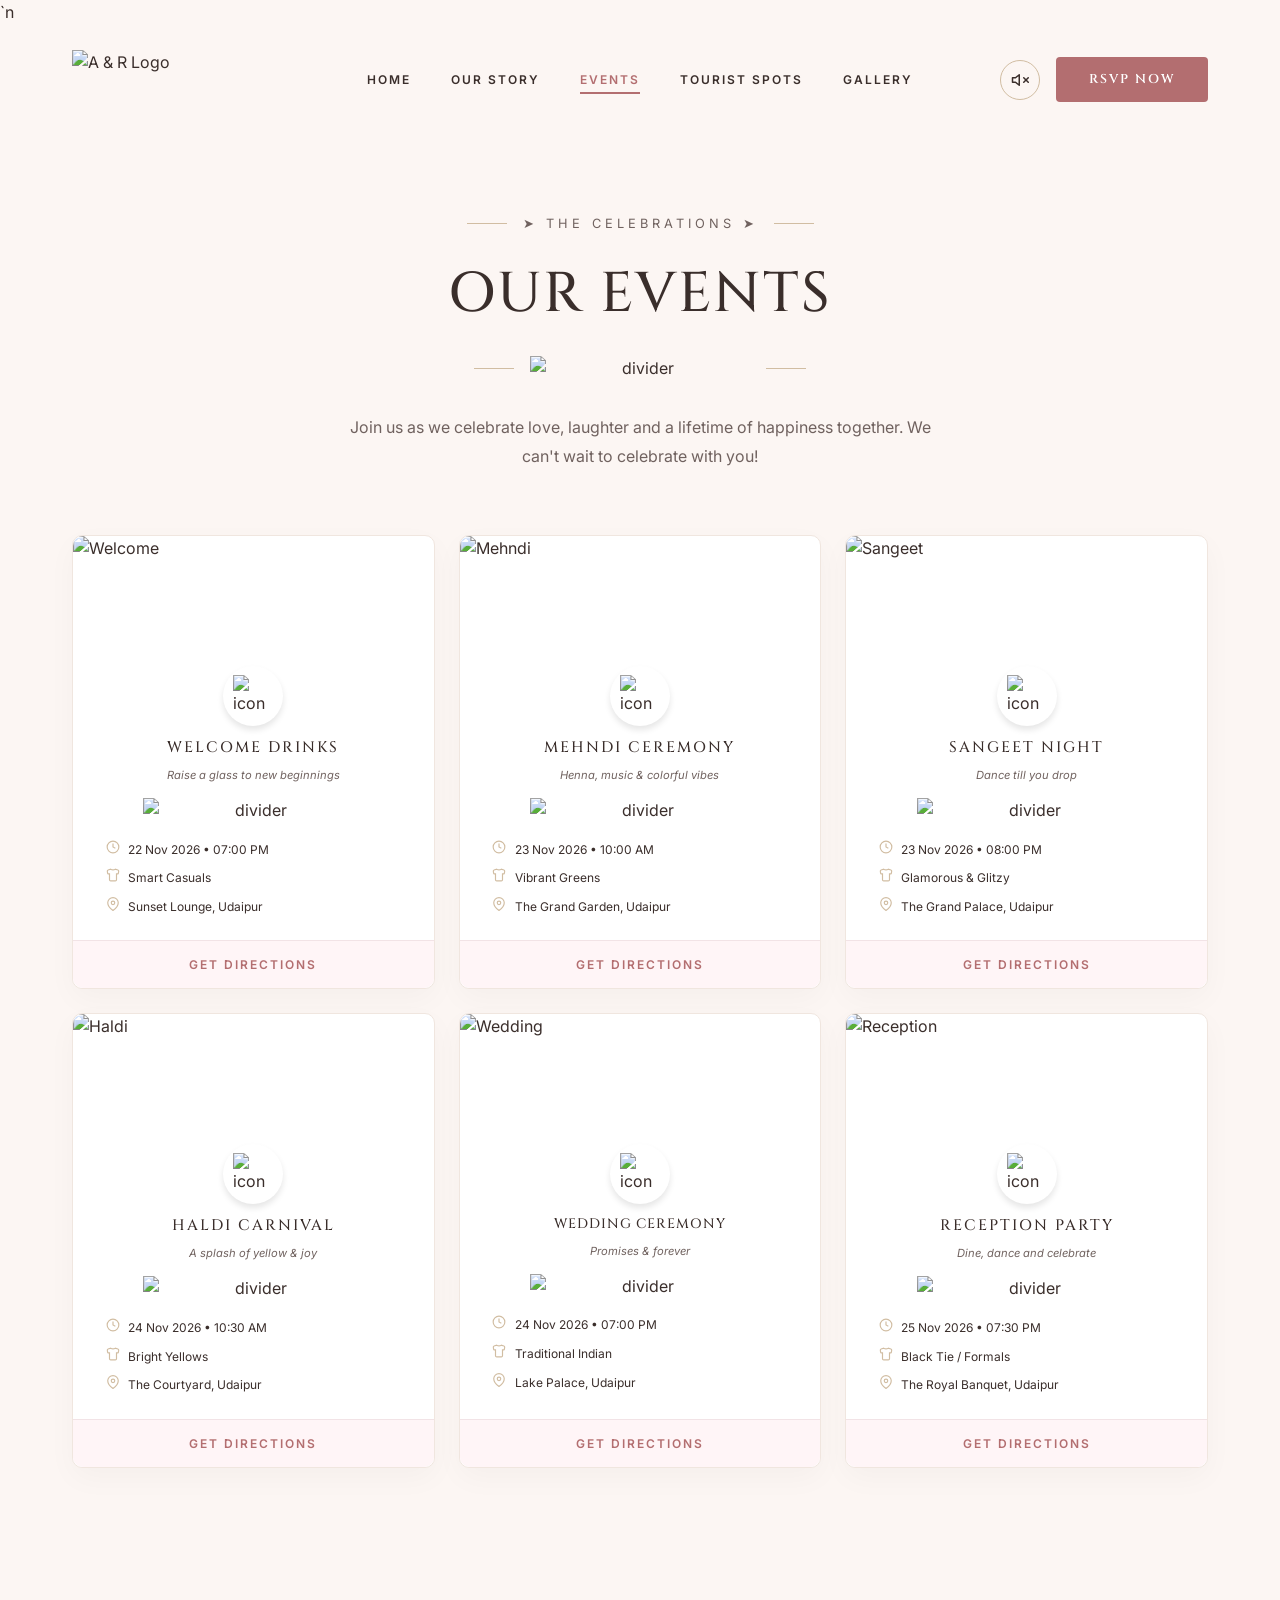
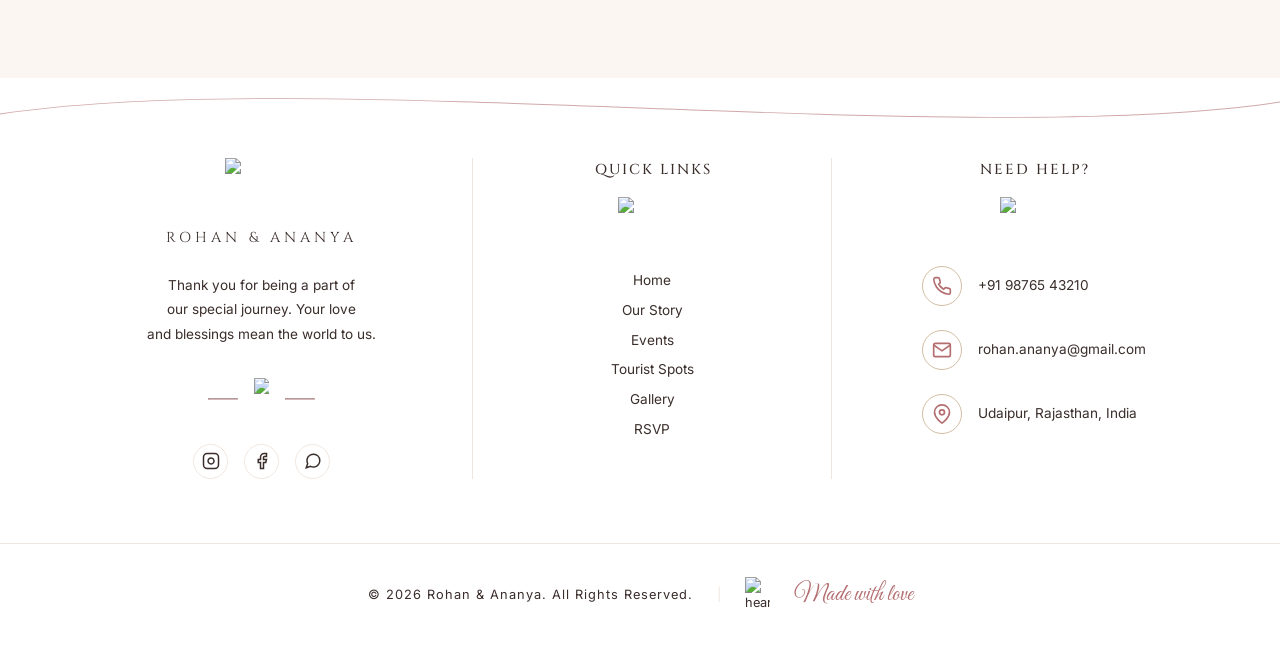
==== events.html @ e1590eac "Add files via upload" ====
<!DOCTYPE html>
<html lang="en">
<head>
    <meta charset="UTF-8">
    <meta name="viewport" content="width=device-width, initial-scale=1.0">
    <title>Wedding Events - Rohan & Ananya</title>
    <link href="https://fonts.googleapis.com/css2?family=Playfair+Display:ital,wght@0,400;0,600;1,400&family=Great+Vibes&family=Montserrat:wght@300;400;600&display=swap" rel="stylesheet">
    <link rel="stylesheet" href="styles.css">
    <style>
        .events-grid { display: grid; grid-template-columns: repeat(3, 1fr); gap: 1.5rem; }
        @media (max-width: 992px) { .events-grid { grid-template-columns: repeat(2, 1fr); } }
        @media (max-width: 768px) { .events-grid { grid-template-columns: 1fr; } }
    </style>
    <script type="module" src="https://cdn.skypack.dev/@hotwired/turbo"></script>`n</head>
<body>
    <!-- Header -->
    <header class="header">
        <div class="container header-content">
            <div class="logo-container">
                <img src="src/assets/logo.png" alt="A & R Logo" style="height: 60px; cursor: pointer;" onclick="window.location.href='index.html'">
            </div>
            <nav class="nav-links">
                <a href="index.html" class="nav-link">Home</a>
                <a href="our-story.html" class="nav-link">Our Story</a>
                <a href="events.html" class="nav-link active">Events</a>
                <a href="tourist-spots.html" class="nav-link">Tourist Spots</a>
                <a href="gallery.html" class="nav-link">Gallery</a>
            </nav>
            <div class="header-action" style="display: flex; align-items: center; gap: 1rem;">
                <button id="audio-toggle" data-turbo-permanent="true" style="width: 40px; height: 40px; border-radius: 50%; border: 1px solid var(--accent-sand); background: var(--bg-primary); display: flex; align-items: center; justify-content: center; cursor: pointer; color: var(--text-dark); transition: all 0.3s;"></button>
                <button class="btn btn-primary" onclick="window.location.href='rsvp.html'">RSVP NOW</button>
            
                <!-- Hamburger Icon -->
                <button class="hamburger" id="hamburger-menu" aria-label="Toggle menu">
                    <span></span>
                    <span></span>
                    <span></span>
                </button>
            </div>
        </div>
        
        <!-- Mobile Menu Overlay -->
        <div class="mobile-menu" id="mobile-menu">
            <a href="index.html" class="nav-link">Home</a>
            <a href="our-story.html" class="nav-link">Our Story</a>
            <a href="events.html" class="nav-link">Events</a>
            <a href="tourist-spots.html" class="nav-link">Tourist Spots</a>
            <a href="gallery.html" class="nav-link">Gallery</a>
            <button class="btn btn-primary" onclick="window.location.href='rsvp.html'" style="margin-top: 1rem;">RSVP NOW</button>
        
                </div>
    </header>

    <!-- Page Header -->
    <section class="tourist-section" style="padding-top: 5rem; margin-bottom: -30px;">
        <div class="tourist-header" style="text-align: center;">
            <span class="subtitle" style="letter-spacing: 4px;">&#x27A4; THE CELEBRATIONS &#x27A4;</span>
            <h1 style="font-size: 3.5rem; margin: 1rem 0;">OUR EVENTS</h1>
            <div class="floral-divider" style="justify-content: center; margin-bottom: 2rem;">
                      <img src="src/assets/divider3.png" style="width: 220px;" alt="divider">
            </div>
            <p style="max-width: 600px; margin: 0 auto; line-height: 1.8;">Join us as we celebrate love, laughter and a lifetime of happiness together. We can't wait to celebrate with you!</p>
        </div>

        <div class="container" style="max-width: 1200px; margin: 0 auto; position: relative; z-index: 2;">
                        <div class="events-grid" style="gap: 1.5rem;">
                
                <!-- Welcome Drinks -->
                <div class="event-card" style="padding: 0; overflow: visible; text-align: left; border: 1px solid var(--border-light); border-radius: 10px; background: white; display: flex; flex-direction: column;">
                    <div style="position: relative;">
                        <img src="src/assets/welcome_drinks.png" alt="Welcome" style="width: 100%; height: 160px; object-fit: cover; border-radius: 10px 10px 0 0; display: block;">
                        <div style="position: absolute; bottom: -30px; left: 50%; transform: translateX(-50%); width: 60px; height: 60px; background: #ffffff; overflow: hidden; border-radius: 50%; display: flex; align-items: center; justify-content: center; box-shadow: 0 4px 6px rgba(0,0,0,0.1);">
                            <img src="src/assets/haldi_icon.jpeg" style="width: 40px;" alt="icon">
                        </div>
                    </div>
                    <div style="padding: 2.5rem 2rem 0; flex: 1; display: flex; flex-direction: column;">
                        <h3 style="font-size: 0.95rem; margin-bottom: 0.3rem; letter-spacing: 2px; text-align: center;">WELCOME DRINKS</h3>
                        <p style="font-size: 0.7rem; color: var(--text-light); margin-bottom: 0.8rem; font-style: italic; text-align: center;">Raise a glass to new beginnings</p>
                        <div style="margin: 0 auto 1rem; text-align: center;">
                             <img src="src/assets/divider3.png" style="width: 220px;" alt="divider">
                        </div>
                        <div style="display: flex; align-items: flex-start; justify-content: flex-start; gap: 0.5rem; margin-bottom: 0.6rem; color: var(--text-dark); font-size: 0.75rem; text-align: left;">
                            <span style="display: inline-flex; width: 15px; justify-content: center; color: var(--accent-sand);"><svg width="14" height="14" viewBox="0 0 24 24" fill="none" stroke="currentColor" stroke-width="2"><circle cx="12" cy="12" r="10"/><path d="M12 6v6l4 2"/></svg></span>
                            <span>22 Nov 2026 &bull; 07:00 PM</span>
                        </div>
                        <div style="display: flex; align-items: flex-start; justify-content: flex-start; gap: 0.5rem; margin-bottom: 0.6rem; color: var(--text-dark); font-size: 0.75rem; text-align: left;">
                            <span style="display: inline-flex; width: 15px; justify-content: center; color: var(--accent-sand);"><svg width="14" height="14" viewBox="0 0 24 24" fill="none" stroke="currentColor" stroke-width="2"><path d="M20.38 3.46L16 2a8 8 0 01-8 0L3.62 3.46a2 2 0 00-1.34 2.23l.58 3.47a1 1 0 00.99.84H6v10c0 1.1.9 2 2 2h8a2 2 0 002-2V10h2.15a1 1 0 00.99-.84l.58-3.47a2 2 0 00-1.34-2.23z"/></svg></span>
                            <span>Smart Casuals</span>
                        </div>
                        <div style="display: flex; align-items: flex-start; justify-content: flex-start; gap: 0.5rem; color: var(--text-dark); font-size: 0.75rem; margin-bottom: 1.5rem; text-align: left; flex: 1;">
                            <span style="display: inline-flex; width: 15px; justify-content: center; color: var(--accent-sand);"><svg width="14" height="14" viewBox="0 0 24 24" fill="none" stroke="currentColor" stroke-width="2"><path d="M21 10c0 7-9 13-9 13s-9-6-9-13a9 9 0 0118 0z"/><circle cx="12" cy="10" r="3"/></svg></span>
                            <span>Sunset Lounge, Udaipur</span>
                        </div>
                    </div>
                    <button style="width: 100%; background: #fff5f7; border: none; padding: 1rem; font-family: var(--font-body); letter-spacing: 2px; color: var(--accent-rose); cursor: pointer; border-radius: 0 0 10px 10px; font-size: 0.75rem; border-top: 1px solid #f2e3e6; font-weight: 600;" onclick="window.open('https://www.google.com/maps/search/?api=1&query=Sunset+Lounge,+Udaipur', '_blank')">GET DIRECTIONS</button>
                </div>

                <!-- Mehndi -->
                <div class="event-card" style="padding: 0; overflow: visible; text-align: left; border: 1px solid var(--border-light); border-radius: 10px; background: white; display: flex; flex-direction: column;">
                    <div style="position: relative;">
                        <img src="src/assets/mehendi.jpg" alt="Mehndi" style="width: 100%; height: 160px; object-fit: cover; border-radius: 10px 10px 0 0; display: block;">
                        <div style="position: absolute; bottom: -30px; left: 50%; transform: translateX(-50%); width: 60px; height: 60px; background: #ffffff; overflow: hidden; border-radius: 50%; display: flex; align-items: center; justify-content: center; box-shadow: 0 4px 6px rgba(0,0,0,0.1);">
                            <img src="src/assets/sangeet_icon.jpeg" style="width: 40px;" alt="icon">
                        </div>
                    </div>
                    <div style="padding: 2.5rem 2rem 0; flex: 1; display: flex; flex-direction: column;">
                        <h3 style="font-size: 0.95rem; margin-bottom: 0.3rem; letter-spacing: 2px; text-align: center;">MEHNDI CEREMONY</h3>
                        <p style="font-size: 0.7rem; color: var(--text-light); margin-bottom: 0.8rem; font-style: italic; text-align: center;">Henna, music & colorful vibes</p>
                        <div style="margin: 0 auto 1rem; text-align: center;">
                             <img src="src/assets/divider3.png" style="width: 220px;" alt="divider">
                        </div>
                        <div style="display: flex; align-items: flex-start; justify-content: flex-start; gap: 0.5rem; margin-bottom: 0.6rem; color: var(--text-dark); font-size: 0.75rem; text-align: left;">
                            <span style="display: inline-flex; width: 15px; justify-content: center; color: var(--accent-sand);"><svg width="14" height="14" viewBox="0 0 24 24" fill="none" stroke="currentColor" stroke-width="2"><circle cx="12" cy="12" r="10"/><path d="M12 6v6l4 2"/></svg></span>
                            <span>23 Nov 2026 &bull; 10:00 AM</span>
                        </div>
                        <div style="display: flex; align-items: flex-start; justify-content: flex-start; gap: 0.5rem; margin-bottom: 0.6rem; color: var(--text-dark); font-size: 0.75rem; text-align: left;">
                            <span style="display: inline-flex; width: 15px; justify-content: center; color: var(--accent-sand);"><svg width="14" height="14" viewBox="0 0 24 24" fill="none" stroke="currentColor" stroke-width="2"><path d="M20.38 3.46L16 2a8 8 0 01-8 0L3.62 3.46a2 2 0 00-1.34 2.23l.58 3.47a1 1 0 00.99.84H6v10c0 1.1.9 2 2 2h8a2 2 0 002-2V10h2.15a1 1 0 00.99-.84l.58-3.47a2 2 0 00-1.34-2.23z"/></svg></span>
                            <span>Vibrant Greens</span>
                        </div>
                        <div style="display: flex; align-items: flex-start; justify-content: flex-start; gap: 0.5rem; color: var(--text-dark); font-size: 0.75rem; margin-bottom: 1.5rem; text-align: left; flex: 1;">
                            <span style="display: inline-flex; width: 15px; justify-content: center; color: var(--accent-sand);"><svg width="14" height="14" viewBox="0 0 24 24" fill="none" stroke="currentColor" stroke-width="2"><path d="M21 10c0 7-9 13-9 13s-9-6-9-13a9 9 0 0118 0z"/><circle cx="12" cy="10" r="3"/></svg></span>
                            <span>The Grand Garden, Udaipur</span>
                        </div>
                    </div>
                    <button style="width: 100%; background: #fff5f7; border: none; padding: 1rem; font-family: var(--font-body); letter-spacing: 2px; color: var(--accent-rose); cursor: pointer; border-radius: 0 0 10px 10px; font-size: 0.75rem; border-top: 1px solid #f2e3e6; font-weight: 600;" onclick="window.open('https://www.google.com/maps/search/?api=1&query=The+Grand+Garden,+Udaipur', '_blank')">GET DIRECTIONS</button>
                </div>
                
                <!-- Sangeet -->
                <div class="event-card" style="padding: 0; overflow: visible; text-align: left; border: 1px solid var(--border-light); border-radius: 10px; background: white; display: flex; flex-direction: column;">
                    <div style="position: relative;">
                        <img src="src/assets/sangeet.jpg" alt="Sangeet" style="width: 100%; height: 160px; object-fit: cover; border-radius: 10px 10px 0 0; display: block;">
                        <div style="position: absolute; bottom: -30px; left: 50%; transform: translateX(-50%); width: 60px; height: 60px; background: #ffffff; overflow: hidden; border-radius: 50%; display: flex; align-items: center; justify-content: center; box-shadow: 0 4px 6px rgba(0,0,0,0.1);">
                            <img src="src/assets/sangeet_icon.jpeg" style="width: 40px;" alt="icon">
                        </div>
                    </div>
                    <div style="padding: 2.5rem 2rem 0; flex: 1; display: flex; flex-direction: column;">
                        <h3 style="font-size: 0.95rem; margin-bottom: 0.3rem; letter-spacing: 2px; text-align: center;">SANGEET NIGHT</h3>
                        <p style="font-size: 0.7rem; color: var(--text-light); margin-bottom: 0.8rem; font-style: italic; text-align: center;">Dance till you drop</p>
                        <div style="margin: 0 auto 1rem; text-align: center;">
                             <img src="src/assets/divider3.png" style="width: 220px;" alt="divider">
                        </div>
                        <div style="display: flex; align-items: flex-start; justify-content: flex-start; gap: 0.5rem; margin-bottom: 0.6rem; color: var(--text-dark); font-size: 0.75rem; text-align: left;">
                            <span style="display: inline-flex; width: 15px; justify-content: center; color: var(--accent-sand);"><svg width="14" height="14" viewBox="0 0 24 24" fill="none" stroke="currentColor" stroke-width="2"><circle cx="12" cy="12" r="10"/><path d="M12 6v6l4 2"/></svg></span>
                            <span>23 Nov 2026 &bull; 08:00 PM</span>
                        </div>
                        <div style="display: flex; align-items: flex-start; justify-content: flex-start; gap: 0.5rem; margin-bottom: 0.6rem; color: var(--text-dark); font-size: 0.75rem; text-align: left;">
                            <span style="display: inline-flex; width: 15px; justify-content: center; color: var(--accent-sand);"><svg width="14" height="14" viewBox="0 0 24 24" fill="none" stroke="currentColor" stroke-width="2"><path d="M20.38 3.46L16 2a8 8 0 01-8 0L3.62 3.46a2 2 0 00-1.34 2.23l.58 3.47a1 1 0 00.99.84H6v10c0 1.1.9 2 2 2h8a2 2 0 002-2V10h2.15a1 1 0 00.99-.84l.58-3.47a2 2 0 00-1.34-2.23z"/></svg></span>
                            <span>Glamorous & Glitzy</span>
                        </div>
                        <div style="display: flex; align-items: flex-start; justify-content: flex-start; gap: 0.5rem; color: var(--text-dark); font-size: 0.75rem; margin-bottom: 1.5rem; text-align: left; flex: 1;">
                            <span style="display: inline-flex; width: 15px; justify-content: center; color: var(--accent-sand);"><svg width="14" height="14" viewBox="0 0 24 24" fill="none" stroke="currentColor" stroke-width="2"><path d="M21 10c0 7-9 13-9 13s-9-6-9-13a9 9 0 0118 0z"/><circle cx="12" cy="10" r="3"/></svg></span>
                            <span>The Grand Palace, Udaipur</span>
                        </div>
                    </div>
                    <button style="width: 100%; background: #fff5f7; border: none; padding: 1rem; font-family: var(--font-body); letter-spacing: 2px; color: var(--accent-rose); cursor: pointer; border-radius: 0 0 10px 10px; font-size: 0.75rem; border-top: 1px solid #f2e3e6; font-weight: 600;" onclick="window.open('https://www.google.com/maps/search/?api=1&query=The+Grand+Palace,+Udaipur', '_blank')">GET DIRECTIONS</button>
                </div>
                
                <!-- Haldi -->
                <div class="event-card" style="padding: 0; overflow: visible; text-align: left; border: 1px solid var(--border-light); border-radius: 10px; background: white; display: flex; flex-direction: column;">
                    <div style="position: relative;">
                        <img src="src/assets/haldi.jpg" alt="Haldi" style="width: 100%; height: 160px; object-fit: cover; border-radius: 10px 10px 0 0; display: block;">
                        <div style="position: absolute; bottom: -30px; left: 50%; transform: translateX(-50%); width: 60px; height: 60px; background: #ffffff; overflow: hidden; border-radius: 50%; display: flex; align-items: center; justify-content: center; box-shadow: 0 4px 6px rgba(0,0,0,0.1);">
                            <img src="src/assets/haldi_icon.jpeg" style="width: 40px;" alt="icon">
                        </div>
                    </div>
                    <div style="padding: 2.5rem 2rem 0; flex: 1; display: flex; flex-direction: column;">
                        <h3 style="font-size: 0.95rem; margin-bottom: 0.3rem; letter-spacing: 2px; text-align: center;">HALDI CARNIVAL</h3>
                        <p style="font-size: 0.7rem; color: var(--text-light); margin-bottom: 0.8rem; font-style: italic; text-align: center;">A splash of yellow & joy</p>
                        <div style="margin: 0 auto 1rem; text-align: center;">
                             <img src="src/assets/divider3.png" style="width: 220px;" alt="divider">
                        </div>
                        <div style="display: flex; align-items: flex-start; justify-content: flex-start; gap: 0.5rem; margin-bottom: 0.6rem; color: var(--text-dark); font-size: 0.75rem; text-align: left;">
                            <span style="display: inline-flex; width: 15px; justify-content: center; color: var(--accent-sand);"><svg width="14" height="14" viewBox="0 0 24 24" fill="none" stroke="currentColor" stroke-width="2"><circle cx="12" cy="12" r="10"/><path d="M12 6v6l4 2"/></svg></span>
                            <span>24 Nov 2026 &bull; 10:30 AM</span>
                        </div>
                        <div style="display: flex; align-items: flex-start; justify-content: flex-start; gap: 0.5rem; margin-bottom: 0.6rem; color: var(--text-dark); font-size: 0.75rem; text-align: left;">
                            <span style="display: inline-flex; width: 15px; justify-content: center; color: var(--accent-sand);"><svg width="14" height="14" viewBox="0 0 24 24" fill="none" stroke="currentColor" stroke-width="2"><path d="M20.38 3.46L16 2a8 8 0 01-8 0L3.62 3.46a2 2 0 00-1.34 2.23l.58 3.47a1 1 0 00.99.84H6v10c0 1.1.9 2 2 2h8a2 2 0 002-2V10h2.15a1 1 0 00.99-.84l.58-3.47a2 2 0 00-1.34-2.23z"/></svg></span>
                            <span>Bright Yellows</span>
                        </div>
                        <div style="display: flex; align-items: flex-start; justify-content: flex-start; gap: 0.5rem; color: var(--text-dark); font-size: 0.75rem; margin-bottom: 1.5rem; text-align: left; flex: 1;">
                            <span style="display: inline-flex; width: 15px; justify-content: center; color: var(--accent-sand);"><svg width="14" height="14" viewBox="0 0 24 24" fill="none" stroke="currentColor" stroke-width="2"><path d="M21 10c0 7-9 13-9 13s-9-6-9-13a9 9 0 0118 0z"/><circle cx="12" cy="10" r="3"/></svg></span>
                            <span>The Courtyard, Udaipur</span>
                        </div>
                    </div>
                    <button style="width: 100%; background: #fff5f7; border: none; padding: 1rem; font-family: var(--font-body); letter-spacing: 2px; color: var(--accent-rose); cursor: pointer; border-radius: 0 0 10px 10px; font-size: 0.75rem; border-top: 1px solid #f2e3e6; font-weight: 600;" onclick="window.open('https://www.google.com/maps/search/?api=1&query=The+Courtyard,+Udaipur', '_blank')">GET DIRECTIONS</button>
                </div>

                <!-- Wedding -->
                <div class="event-card" style="padding: 0; overflow: visible; text-align: left; border: 1px solid var(--border-light); border-radius: 10px; background: white; display: flex; flex-direction: column;">
                    <div style="position: relative;">
                        <img src="src/assets/wedding.png" alt="Wedding" style="width: 100%; height: 160px; object-fit: cover; object-position: top; border-radius: 10px 10px 0 0; display: block;">
                        <div style="position: absolute; bottom: -30px; left: 50%; transform: translateX(-50%); width: 60px; height: 60px; background: #ffffff; overflow: hidden; border-radius: 50%; display: flex; align-items: center; justify-content: center; box-shadow: 0 4px 6px rgba(0,0,0,0.1);">
                            <img src="src/assets/wedding_icon.jpeg" style="width: 40px;" alt="icon">
                        </div>
                    </div>
                    <div style="padding: 2.5rem 2rem 0; flex: 1; display: flex; flex-direction: column;">
                        <h3 style="font-size: 0.85rem; margin-bottom: 0.3rem; letter-spacing: 1px; text-align: center; white-space: nowrap;">WEDDING CEREMONY</h3>
                        <p style="font-size: 0.7rem; color: var(--text-light); margin-bottom: 0.8rem; font-style: italic; text-align: center;">Promises & forever</p>
                        <div style="margin: 0 auto 1rem; text-align: center;">
                             <img src="src/assets/divider3.png" style="width: 220px;" alt="divider">
                        </div>
                        <div style="display: flex; align-items: flex-start; justify-content: flex-start; gap: 0.5rem; margin-bottom: 0.6rem; color: var(--text-dark); font-size: 0.75rem; text-align: left;">
                            <span style="display: inline-flex; width: 15px; justify-content: center; color: var(--accent-sand);"><svg width="14" height="14" viewBox="0 0 24 24" fill="none" stroke="currentColor" stroke-width="2"><circle cx="12" cy="12" r="10"/><path d="M12 6v6l4 2"/></svg></span>
                            <span>24 Nov 2026 &bull; 07:00 PM</span>
                        </div>
                        <div style="display: flex; align-items: flex-start; justify-content: flex-start; gap: 0.5rem; margin-bottom: 0.6rem; color: var(--text-dark); font-size: 0.75rem; text-align: left;">
                            <span style="display: inline-flex; width: 15px; justify-content: center; color: var(--accent-sand);"><svg width="14" height="14" viewBox="0 0 24 24" fill="none" stroke="currentColor" stroke-width="2"><path d="M20.38 3.46L16 2a8 8 0 01-8 0L3.62 3.46a2 2 0 00-1.34 2.23l.58 3.47a1 1 0 00.99.84H6v10c0 1.1.9 2 2 2h8a2 2 0 002-2V10h2.15a1 1 0 00.99-.84l.58-3.47a2 2 0 00-1.34-2.23z"/></svg></span>
                            <span>Traditional Indian</span>
                        </div>
                        <div style="display: flex; align-items: flex-start; justify-content: flex-start; gap: 0.5rem; color: var(--text-dark); font-size: 0.75rem; margin-bottom: 1.5rem; text-align: left; flex: 1;">
                            <span style="display: inline-flex; width: 15px; justify-content: center; color: var(--accent-sand);"><svg width="14" height="14" viewBox="0 0 24 24" fill="none" stroke="currentColor" stroke-width="2"><path d="M21 10c0 7-9 13-9 13s-9-6-9-13a9 9 0 0118 0z"/><circle cx="12" cy="10" r="3"/></svg></span>
                            <span>Lake Palace, Udaipur</span>
                        </div>
                    </div>
                    <button style="width: 100%; background: #fff5f7; border: none; padding: 1rem; font-family: var(--font-body); letter-spacing: 2px; color: var(--accent-rose); cursor: pointer; border-radius: 0 0 10px 10px; font-size: 0.75rem; border-top: 1px solid #f2e3e6; font-weight: 600;" onclick="window.open('https://www.google.com/maps/search/?api=1&query=Lake+Palace,+Udaipur', '_blank')">GET DIRECTIONS</button>
                </div>

                <!-- Reception -->
                <div class="event-card" style="padding: 0; overflow: visible; text-align: left; border: 1px solid var(--border-light); border-radius: 10px; background: white; display: flex; flex-direction: column;">
                    <div style="position: relative;">
                        <img src="src/assets/reception.jpg" alt="Reception" style="width: 100%; height: 160px; object-fit: cover; border-radius: 10px 10px 0 0; display: block;">
                        <div style="position: absolute; bottom: -30px; left: 50%; transform: translateX(-50%); width: 60px; height: 60px; background: #ffffff; overflow: hidden; border-radius: 50%; display: flex; align-items: center; justify-content: center; box-shadow: 0 4px 6px rgba(0,0,0,0.1);">
                            <img src="src/assets/reception_icon.jpeg" style="width: 40px;" alt="icon">
                        </div>
                    </div>
                    <div style="padding: 2.5rem 2rem 0; flex: 1; display: flex; flex-direction: column;">
                        <h3 style="font-size: 0.95rem; margin-bottom: 0.3rem; letter-spacing: 2px; text-align: center;">RECEPTION PARTY</h3>
                        <p style="font-size: 0.7rem; color: var(--text-light); margin-bottom: 0.8rem; font-style: italic; text-align: center;">Dine, dance and celebrate</p>
                        <div style="margin: 0 auto 1rem; text-align: center;">
                             <img src="src/assets/divider3.png" style="width: 220px;" alt="divider">
                        </div>
                        <div style="display: flex; align-items: flex-start; justify-content: flex-start; gap: 0.5rem; margin-bottom: 0.6rem; color: var(--text-dark); font-size: 0.75rem; text-align: left;">
                            <span style="display: inline-flex; width: 15px; justify-content: center; color: var(--accent-sand);"><svg width="14" height="14" viewBox="0 0 24 24" fill="none" stroke="currentColor" stroke-width="2"><circle cx="12" cy="12" r="10"/><path d="M12 6v6l4 2"/></svg></span>
                            <span>25 Nov 2026 &bull; 07:30 PM</span>
                        </div>
                        <div style="display: flex; align-items: flex-start; justify-content: flex-start; gap: 0.5rem; margin-bottom: 0.6rem; color: var(--text-dark); font-size: 0.75rem; text-align: left;">
                            <span style="display: inline-flex; width: 15px; justify-content: center; color: var(--accent-sand);"><svg width="14" height="14" viewBox="0 0 24 24" fill="none" stroke="currentColor" stroke-width="2"><path d="M20.38 3.46L16 2a8 8 0 01-8 0L3.62 3.46a2 2 0 00-1.34 2.23l.58 3.47a1 1 0 00.99.84H6v10c0 1.1.9 2 2 2h8a2 2 0 002-2V10h2.15a1 1 0 00.99-.84l.58-3.47a2 2 0 00-1.34-2.23z"/></svg></span>
                            <span>Black Tie / Formals</span>
                        </div>
                        <div style="display: flex; align-items: flex-start; justify-content: flex-start; gap: 0.5rem; color: var(--text-dark); font-size: 0.75rem; margin-bottom: 1.5rem; text-align: left; flex: 1;">
                            <span style="display: inline-flex; width: 15px; justify-content: center; color: var(--accent-sand);"><svg width="14" height="14" viewBox="0 0 24 24" fill="none" stroke="currentColor" stroke-width="2"><path d="M21 10c0 7-9 13-9 13s-9-6-9-13a9 9 0 0118 0z"/><circle cx="12" cy="10" r="3"/></svg></span>
                            <span>The Royal Banquet, Udaipur</span>
                        </div>
                    </div>
                    <button style="width: 100%; background: #fff5f7; border: none; padding: 1rem; font-family: var(--font-body); letter-spacing: 2px; color: var(--accent-rose); cursor: pointer; border-radius: 0 0 10px 10px; font-size: 0.75rem; border-top: 1px solid #f2e3e6; font-weight: 600;" onclick="window.open('https://www.google.com/maps/search/?api=1&query=The+Royal+Banquet,+Udaipur', '_blank')">GET DIRECTIONS</button>
                </div>
            </div>
        </div>
        </div>

       
    </section>

    <!-- New Complex Footer -->
    <footer style="background-color: #ffffff; position: relative; overflow: hidden; margin-top: 4rem; padding-top: 5rem; padding-bottom: 2rem;">
        <!-- Elegant Top Curve -->
        <div style="position: absolute; top: 0; left: 0; width: 100%; overflow: hidden; line-height: 0;">
            <svg viewBox="0 0 1200 100" preserveAspectRatio="none" style="width: 100%; height: 60px;">
                <path d="M0,60 C300,-20 900,120 1200,40" fill="none" stroke="var(--accent-rose)" stroke-width="1.5" opacity="0.6"></path>
            </svg>
        </div>

       
        <div class="container" style="position: relative; z-index: 1; max-width: 1280px; width: 92%;">
            <div class="footer-cols-container">
                
                <!-- Column 1 -->
                <div class="footer-col-1">
                    <div style="margin-bottom: 0.5rem; display: flex; justify-content: center;">`r`n                        <img src="src/assets/logo.png" alt="A & R Logo" style="height: 60px; mix-blend-mode: multiply; display: block; margin: 0 auto;">
                    </div>
                    <h3 style="font-size: 0.9rem; letter-spacing: 4px; margin-bottom: 1.5rem; font-weight: 400; color: var(--text-dark);">ROHAN & ANANYA</h3>
                    <p style="font-size: 0.85rem; line-height: 1.8; color: var(--text-dark); margin-bottom: 2rem;">Thank you for being a part of<br>our special journey. Your love<br>and blessings mean the world to us.</p>
                    <div style="display: flex; justify-content: center; align-items: center; gap: 1rem; margin-bottom: 1.5rem;"><hr style="width: 30px; border-color: var(--accent-rose); opacity: 0.5;">
                        <img src="src/assets/flower1.png" style="width: 15px;" alt="heart">
                        <hr style="width: 30px; border-color: var(--accent-rose); opacity: 0.5;">
                    </div>
                    <div style="display: flex; justify-content: center; gap: 1rem;">
                        <span style="display: inline-flex; align-items: center; justify-content: center; width: 35px; height: 35px; border-radius: 50%; border: 1px solid var(--border-light);"><svg style="width: 18px;" fill="none" stroke="var(--text-dark)" stroke-width="2" viewBox="0 0 24 24"><rect x="2" y="2" width="20" height="20" rx="5" ry="5"></rect><path d="M16 11.37A4 4 0 1 1 12.63 8 4 4 0 0 1 16 11.37z"></path><line x1="17.5" y1="6.5" x2="17.51" y2="6.5"></line></svg></span>
                        <span style="display: inline-flex; align-items: center; justify-content: center; width: 35px; height: 35px; border-radius: 50%; border: 1px solid var(--border-light);"><svg style="width: 18px;" fill="none" stroke="var(--text-dark)" stroke-width="2" viewBox="0 0 24 24"><path d="M18 2h-3a5 5 0 0 0-5 5v3H7v4h3v8h4v-8h3l1-4h-4V7a1 1 0 0 1 1-1h3z"></path></svg></span>
                        <span style="display: inline-flex; align-items: center; justify-content: center; width: 35px; height: 35px; border-radius: 50%; border: 1px solid var(--border-light);"><svg style="width: 18px;" fill="none" stroke="var(--text-dark)" stroke-width="2" viewBox="0 0 24 24"><path d="M21 11.5a8.38 8.38 0 0 1-.9 3.8 8.5 8.5 0 0 1-7.6 4.7 8.38 8.38 0 0 1-3.8-.9L3 21l1.9-5.7a8.38 8.38 0 0 1-.9-3.8 8.5 8.5 0 0 1 4.7-7.6 8.38 8.38 0 0 1 3.8-.9h.5a8.48 8.48 0 0 1 8 8v.5z"></path></svg></span>
                    </div>
                </div>

                <!-- Column 2 -->
                <div class="footer-col-2">
                    <h4 style="letter-spacing: 2px; margin-bottom: 1rem; font-size: 0.9rem; text-align: center; color: var(--text-dark); margin-right: -2px;">QUICK LINKS</h4>
                    <div style="text-align: center; margin-bottom: 1.5rem;"><img src="src/assets/divider4.png" style="height: 45px; display: inline-block;" alt="divider"></div>
                    <ul style="list-style: none; padding: 0; font-size: 0.85rem; line-height: 2.2; text-align: center;">
                        <li><a href="index.html" style="color: var(--text-dark); text-decoration: none;">Home</a></li>
                        <li><a href="our-story.html" style="color: var(--text-dark); text-decoration: none;">Our Story</a></li>
                        <li><a href="events.html" style="color: var(--text-dark); text-decoration: none;">Events</a></li>
                        <li><a href="tourist-spots.html" style="color: var(--text-dark); text-decoration: none;">Tourist Spots</a></li>
                        <li><a href="gallery.html" style="color: var(--text-dark); text-decoration: none;">Gallery</a></li>
                        <li><a href="rsvp.html" style="color: var(--text-dark); text-decoration: none;">RSVP</a></li>
                    </ul>
                </div>

                <!-- Column 3 -->
                <div class="footer-col-3">
                    <h4 style="letter-spacing: 2px; margin-bottom: 1rem; font-size: 0.9rem; text-align: center; color: var(--text-dark); margin-right: -2px;">NEED HELP?</h4>
                    <div style="text-align: center; margin-bottom: 1.5rem;"><img src="src/assets/divider4.png" style="height: 45px; display: inline-block;" alt="divider"></div>
                    
                    <div style="display: inline-block; text-align: left;">
                        <div style="display: flex; justify-content: flex-start; align-items: center; gap: 1rem; margin-bottom: 1.5rem;">
                            <div style="width: 40px; height: 40px; border-radius: 50%; border: 1px solid var(--accent-sand); display: flex; align-items: center; justify-content: center; color: var(--accent-rose);"><svg style="width: 20px;" fill="none" stroke="currentColor" stroke-width="2" viewBox="0 0 24 24"><path d="M22 16.92v3a2 2 0 01-2.18 2 19.79 19.79 0 01-8.63-3.07 19.5 19.5 0 01-6-6 19.79 19.79 0 01-3.07-8.67A2 2 0 014.11 2h3a2 2 0 012 1.72 12.84 12.84 0 00.7 2.81 2 2 0 01-.45 2.11L8.09 9.91a16 16 0 006 6l1.27-1.27a2 2 0 012.11-.45 12.84 12.84 0 002.81.7A2 2 0 0122 16.92z"></path></svg></div>
                            <span style="font-size: 0.85rem; color: var(--text-dark);">+91 98765 43210</span>
                        </div>
                        <div style="display: flex; justify-content: flex-start; align-items: center; gap: 1rem; margin-bottom: 1.5rem;">
                            <div style="width: 40px; height: 40px; border-radius: 50%; border: 1px solid var(--accent-sand); display: flex; align-items: center; justify-content: center; color: var(--accent-rose);"><svg style="width: 20px;" fill="none" stroke="currentColor" stroke-width="2" viewBox="0 0 24 24"><path d="M4 4h16c1.1 0 2 .9 2 2v12c0 1.1-.9 2-2 2H4c-1.1 0-2-.9-2-2V6c0-1.1.9-2 2-2z"></path><polyline points="22,6 12,13 2,6"></polyline></svg></div>
                            <span style="font-size: 0.85rem; color: var(--text-dark);">rohan.ananya@gmail.com</span>
                        </div>
                        <div style="display: flex; justify-content: flex-start; align-items: center; gap: 1rem;">
                            <div style="width: 40px; height: 40px; border-radius: 50%; border: 1px solid var(--accent-sand); display: flex; align-items: center; justify-content: center; color: var(--accent-rose);"><svg style="width: 20px;" fill="none" stroke="currentColor" stroke-width="2" viewBox="0 0 24 24"><path d="M21 10c0 7-9 13-9 13s-9-6-9-13a9 9 0 0118 0z"></path><circle cx="12" cy="10" r="3"></circle></svg></div>
                            <span style="font-size: 0.85rem; color: var(--text-dark);">Udaipur, Rajasthan, India</span>
                        </div>
                    </div>
                </div>
            </div>
            </div>

            <!-- Bottom Copyright -->
            <div style="border-top: 1px solid var(--border-light); padding-top: 2rem; display: flex; justify-content: center; align-items: center; gap: 1.5rem; font-size: 0.8rem; color: var(--text-dark); flex-wrap: wrap;">
                <span style="letter-spacing: 1px;">&copy; 2026 Rohan & Ananya. All Rights Reserved.</span>
                <span style="color: var(--border-light);">|</span>
                <img src="src/assets/flower1.png" style="width: 25px;" alt="heart">
                <span style="font-family: var(--font-script); font-size: 1.5rem; color: var(--accent-rose);">Made with love</span>
            </div>
        </div>
    </footer>

    <!-- Scripts -->
    <script>
        // Countdown Timer Logic
        const weddingDate = new Date("Nov 24, 2026 19:00:00").getTime();
        
        function updateTimer() {
            const now = new Date().getTime();
            const distance = weddingDate - now;
            
            if (distance < 0) {
                document.getElementById('cd-days').innerText = '00';
                document.getElementById('cd-hours').innerText = '00';
                document.getElementById('cd-minutes').innerText = '00';
                document.getElementById('cd-seconds').innerText = '00';
                return;
            }
            
            const days = Math.floor(distance / (1000 * 60 * 60 * 24));
            const hours = Math.floor((distance % (1000 * 60 * 60 * 24)) / (1000 * 60 * 60));
            const minutes = Math.floor((distance % (1000 * 60 * 60)) / (1000 * 60));
            const seconds = Math.floor((distance % (1000 * 60)) / 1000);
            
            document.getElementById('cd-days').innerText = days.toString().padStart(2, '0');
            document.getElementById('cd-hours').innerText = hours.toString().padStart(2, '0');
            document.getElementById('cd-minutes').innerText = minutes.toString().padStart(2, '0');
            document.getElementById('cd-seconds').innerText = seconds.toString().padStart(2, '0');
        }
        
        setInterval(updateTimer, 1000);
        updateTimer();
    </script>
    <script src="petals.js"></script>
    
<script src="audio-player.js"></script>
<script>
    function setupMobileMenu() {
        const hamburger = document.getElementById('hamburger-menu');
        const mobileMenu = document.getElementById('mobile-menu');
        if (hamburger && mobileMenu) {
            const newHamburger = hamburger.cloneNode(true);
            hamburger.parentNode.replaceChild(newHamburger, hamburger);
            newHamburger.addEventListener('click', () => {
                newHamburger.classList.toggle('active');
                mobileMenu.classList.toggle('open');
            });
        }
    }
    document.addEventListener('turbo:load', setupMobileMenu);
    document.addEventListener('DOMContentLoaded', setupMobileMenu);
</script>
</body>
</html>
---- styles.css ----
@import url('https://fonts.googleapis.com/css2?family=Inter:wght@300;400;500;600&family=Playfair+Display:ital,wght@0,400;0,500;0,600;0,700;1,400&family=Cinzel:wght@400;500;600&family=Great+Vibes&display=swap');

:root {
  --bg-primary: #FCF6F3;
  --bg-secondary: #fdf5f2;
  --text-dark: #3a2e2b;
  --text-light: #70625f;
  --accent-rose: #b36e70; 
  --accent-sand: #d1bda2;
  --bg-card: #ffffff;
  --border-light: #f0e6df;

  --font-body: 'Inter', sans-serif;
  --font-heading: 'Cinzel', 'Playfair Display', serif;
  --font-script: 'Great Vibes', cursive;
  
  --max-width: 1200px;
  --border-radius: 12px;
}

* {
  margin: 0;
  padding: 0;
  box-sizing: border-box;
}

html, body {
  overflow-x: hidden;
  width: 100%;
}

body {
  font-family: var(--font-body);
  background-color: var(--bg-primary);
  color: var(--text-dark);
  line-height: 1.6;
  -webkit-font-smoothing: antialiased;
}

a { text-decoration: none; color: inherit; transition: color 0.3s ease; }
img { max-width: 100%; height: auto; display: block; }

.container { max-width: var(--max-width); margin: 0 auto; padding: 0 2rem; }
.text-rose { color: var(--accent-rose); }
.text-center { text-align: center; }

h1, h2, h3, h4 { font-family: var(--font-heading); font-weight: 500; color: var(--text-dark); }
.section-title { font-size: 2rem; letter-spacing: 3px; margin-bottom: 2rem; text-transform: uppercase; }

.floral-divider { display: flex; align-items: center; justify-content: center; margin: 1rem 0; }
.floral-divider::before, .floral-divider::after { content: ''; height: 1px; width: 40px; background-color: var(--accent-sand); margin: 0 1rem; }
.floral-icon {
  width: 20px; height: 20px; background-color: var(--accent-rose);
  mask: url('data:image/svg+xml;utf8,<svg xmlns="http://www.w3.org/2000/svg" viewBox="0 0 24 24"><path d="M12,2C12,2 10,7 6,7C2,7 2,12 2,12C2,12 7,10 7,6C7,2 12,2 12,2M12,22C12,22 14,17 18,17C22,17 22,12 22,12C22,12 17,14 17,18C17,22 12,22 12,22M2,12C2,12 7,14 7,18C7,22 12,22 12,22C12,22 10,17 6,17C2,17 2,12 2,12M22,12C22,12 17,10 17,6C17,2 12,2 12,2C12,2 14,7 18,7C22,7 22,12 22,12Z"/></svg>') no-repeat center / contain;
  -webkit-mask: url('data:image/svg+xml;utf8,<svg xmlns="http://www.w3.org/2000/svg" viewBox="0 0 24 24"><path d="M12,2C12,2 10,7 6,7C2,7 2,12 2,12C2,12 7,10 7,6C7,2 12,2 12,2M12,22C12,22 14,17 18,17C22,17 22,12 22,12C22,12 17,14 17,18C17,22 12,22 12,22M2,12C2,12 7,14 7,18C7,22 12,22 12,22C12,22 10,17 6,17C2,17 2,12 2,12M22,12C22,12 17,10 17,6C17,2 12,2 12,2C12,2 14,7 18,7C22,7 22,12 22,12Z"/></svg>') no-repeat center / contain;
}

.btn {
  display: inline-block; padding: 0.8rem 2rem; border-radius: 4px;
  font-size: 0.8rem; font-family: var(--font-heading); font-weight: 600;
  letter-spacing: 2px; cursor: pointer; transition: all 0.3s ease; text-transform: uppercase; border: 1px solid transparent;
}
.btn-primary { background-color: var(--accent-rose); color: white; }
.btn-primary:hover { background-color: #9c5c5e; }
.btn-outline { background-color: transparent; border-color: var(--accent-rose); color: var(--accent-rose); }
.btn-outline:hover { background-color: var(--bg-secondary); }

/* Header */
.header {
  padding: 1.5rem 0; position: relative; z-index: 100; background-color: #FCF6F3;
}
.header-content { display: flex; justify-content: space-between; align-items: center; }
.logo-container { flex: 1; }
.logo-script { font-family: var(--font-heading); font-size: 1.8rem; color: var(--text-dark); letter-spacing: 2px; }
.nav-links { display: flex; gap: 2.5rem; align-items: center; flex: 2; justify-content: center; }
.header-action { flex: 1; display: flex; justify-content: flex-end; }
.nav-link { font-size: 0.75rem; font-weight: 600; letter-spacing: 2px; text-transform: uppercase; color: var(--text-dark); position: relative; transition: color 0.3s ease; }
.nav-link::after { content: ''; position: absolute; width: 0; height: 2px; bottom: -5px; left: 50%; background-color: var(--accent-rose); transition: all 0.3s ease; transform: translateX(-50%); }
.nav-link:hover::after, .nav-link.active::after { width: 100%; }
.nav-link:hover, .nav-link.active { color: var(--accent-rose) !important; }

/* Hamburger Menu */
.hamburger { display: none; flex-direction: column; cursor: pointer; gap: 6px; z-index: 1000; position: relative; padding: 10px; background: transparent; border: none; }
.hamburger span { width: 28px; height: 2px; background-color: var(--text-dark); transition: all 0.3s ease; border-radius: 2px; }
.hamburger.active span:nth-child(1) { transform: translateY(8px) rotate(45deg); }
.hamburger.active span:nth-child(2) { opacity: 0; }
.hamburger.active span:nth-child(3) { transform: translateY(-8px) rotate(-45deg); }
.mobile-menu { display: none; }

/* Hero Section */
.hero {
  position: relative;
  background-color: var(--bg-primary);
  padding: 0;
  overflow: hidden;
}
.hero-bg-img {
  display: block;
  width: 100%;
  height: auto;
  z-index: 1;
}
.hero-curve { position: absolute; bottom: -2px; left: 0; width: 100%; overflow: hidden; line-height: 0; }
.hero-curve svg { position: relative; display: block; width: calc(100% + 1.3px); height: 80px; }

.hero-content {
  position: absolute !important;
  top: 0; left: 0;
  width: 100%; height: 100%;
  display: flex; align-items: stretch; justify-content: space-between;
  z-index: 2;
}
.hero-text { flex: 1; padding-right: 4rem; padding-top: 4rem; text-align: center; display: flex; flex-direction: column; justify-content: center; align-items: center; margin-left: -6rem; z-index: 10; }
.hero-subtitle { font-size: 0.9rem; letter-spacing: 4px; text-transform: uppercase; color: var(--text-light); margin-bottom: 1.5rem; font-weight: 500; }
.hero-name { font-family: var(--font-heading); font-size: clamp(1.5rem, 8vw, 6rem); color: var(--accent-rose); line-height: 1; margin: 0; font-weight: 400; }
.hero-amp { font-family: var(--font-script); font-size: clamp(1.2rem, 6vw, 4.5rem); color: var(--accent-sand); margin: -0.3em 0; position: relative; z-index: 2; }
.hero-invite { font-size: clamp(0.75rem, 2vw, 0.9rem); letter-spacing: 3px; color: var(--text-dark); margin: 1.5rem 0; text-transform: uppercase; line-height: 1.8; }
.hero-date { font-family: var(--font-heading); font-size: clamp(1.2rem, 4vw, 1.6rem); letter-spacing: 5px; color: var(--text-dark); margin-bottom: 0.5rem; font-weight: 400; }
.hero-location { font-size: clamp(0.75rem, 2vw, 0.9rem); letter-spacing: 3px; color: var(--text-dark); text-transform: uppercase; margin-bottom: 2rem; }
.hero-btn { padding: 1.2rem 3.5rem; font-size: 0.9rem; letter-spacing: 2px; }

.hero-image-wrapper {
  position: absolute;
  bottom: 5.96%;
  right: -15%;
  width: 50%;
  max-width: 600px;
  display: flex;
  align-items: flex-end;
  justify-content: flex-end;
   transform: rotate(-0.4deg); /* Slightly towards the left */

  transform-origin: bottom center; 
}
.hero-image-wrapper img {
  width: 100%;
  height: auto;
  display: block;
}

section { padding: 6rem 0; position: relative; }

/* Our Love Story */
.story-section { text-align: center; padding: 8rem 0; background-color: var(--bg-primary); }
.story-container { display: flex; align-items: center; justify-content: center; gap: 4rem; }
.story-text { max-width: 400px; }
.story-text p { color: var(--text-light); margin-bottom: 2rem; font-size: 0.95rem; line-height: 1.8; }

.polaroid-container {
  background: white;
  padding: 12px 12px 40px 12px;
  box-shadow: 0 10px 30px rgba(0,0,0,0.08);
  position: relative;
  display: inline-block;
}
.polaroid-img {
  width: 250px;
  display: block;
}
.tape-img {
  position: absolute;
  top: -15px;
  left: 50%;
  transform: translateX(-50%);
  width: 80px;
  z-index: 2;
}
.tape-right {
  transform: translateX(-50%) rotate(12deg);
}
.polaroid-left { transform: rotate(-5deg); }
.polaroid-right { transform: rotate(4deg); }

/* Events */
.events-section { background-color: var(--bg-primary); text-align: center; }
.events-intro p { color: var(--text-light); margin-bottom: 4rem; }
.events-grid { display: grid; grid-template-columns: repeat(4, 1fr); gap: 2rem; margin-bottom: 3rem; }
.event-card {
  background: var(--bg-card); padding: 3rem 1.5rem; border-radius: var(--border-radius);
  box-shadow: 0 10px 30px rgba(0,0,0,0.03); border: 1px solid var(--border-light); transition: transform 0.3s ease;
}
.event-card:hover { transform: translateY(-5px); }
.event-icon { width: 60px; height: 60px; margin: 0 auto 1.5rem; filter: brightness(0) saturate(100%) invert(39%) sepia(8%) saturate(1478%) hue-rotate(307deg) brightness(98%) contrast(85%); }
.event-card h3 { font-size: 1.1rem; letter-spacing: 2px; margin-bottom: 1rem; }
.event-card p { font-size: 0.8rem; color: var(--text-light); line-height: 1.8; margin-bottom: 1rem; }
.card-divider { display: flex; justify-content: center; align-items: center; margin-top: 1rem; }
.card-divider::before, .card-divider::after { content: ''; height: 1px; width: 20px; background-color: var(--accent-sand); }
.card-divider .dot { width: 4px; height: 4px; background-color: var(--accent-sand); border-radius: 50%; margin: 0 8px; }

/* Countdown */
.countdown-section { 
  margin-top: 90px;
  padding: 6rem 0; 
  text-align: center;
  position: relative;
  background-color: var(--bg-secondary);
}
.countdown-section::before {
  content: '';
  position: absolute;
  top: 0; left: 0; right: 0; bottom: 0;
  background-image: url('src/assets/florals.jpg');
  background-size: cover;
  background-position: center;
  opacity: 0.2;
  pointer-events: none;
}
.countdown-grid { display: flex; justify-content: center; gap: 2rem; margin-top: 2rem; position: relative; z-index: 2; }
.countdown-box {
  width: 130px; height: 90px; border-radius: 12px;
  display: flex; flex-direction: column; justify-content: center; align-items: center; background-color: rgba(255, 255, 255, 0.9);
  box-shadow: 0 5px 20px rgba(0,0,0,0.05);
}
.countdown-num { font-family: var(--font-heading); font-size: 2.2rem; color: var(--accent-sand); line-height: 1; }
.countdown-label { font-size: 0.6rem; letter-spacing: 3px; text-transform: uppercase; color: var(--text-light); margin-top: 0.5rem; font-weight: bold; }

/* Footer */
footer { background-color: var(--accent-rose); color: white; text-align: center; padding: 6rem 0 3rem; position: relative; overflow: hidden; }
.footer-curve { position: absolute; top: -1px; left: 0; width: 100%; overflow: hidden; line-height: 0; transform: rotate(180deg); }
.footer-curve svg { position: relative; display: block; width: calc(100% + 1.3px); height: 50px; }
.footer-content { position: relative; z-index: 2; }
.footer-details { display: grid; grid-template-columns: repeat(3, 1fr); gap: 2rem; padding: 0 0 4rem; border-bottom: 1px solid rgba(255,255,255,0.2); margin-bottom: 3rem; }
.detail-block { display: flex; align-items: center; justify-content: center; gap: 1.5rem; color: white; }
.detail-block-icon { width: 40px; height: 40px; filter: brightness(0) invert(1); }
.detail-block-text { text-align: left; }
.detail-block h4 { font-size: 0.9rem; letter-spacing: 2px; margin-bottom: 0.3rem; color: white; }
.detail-block p { font-size: 0.8rem; color: rgba(255,255,255,0.8); }
.footer-script { font-family: var(--font-script); font-size: 4rem; margin-bottom: 1rem; color: white; }
.footer-names { font-family: var(--font-heading); font-size: 1.2rem; letter-spacing: 4px; margin-top: 1rem; }

/* (Media queries moved to bottom) */

/* Tourist Spots Page Specifics */
.tourist-section { padding: 4rem 0 8rem 0; margin-bottom:-10px; background-color: var(--bg-primary); position: relative; overflow: hidden; }
.tourist-header { text-align: center; margin-bottom: 4rem; position: relative; z-index: 2; }
.tourist-header .subtitle { font-size: 0.8rem; letter-spacing: 3px; text-transform: uppercase; color: var(--text-light); display: flex; align-items: center; justify-content: center; gap: 1rem; }
.tourist-header .subtitle::before, .tourist-header .subtitle::after { content: ''; height: 1px; width: 40px; background-color: var(--accent-sand); }
.tourist-header h1 { font-family: var(--font-heading); font-size: 3rem; margin: 1rem 0; color: var(--text-dark); letter-spacing: 2px; }
.tourist-header p { color: var(--text-light); max-width: 500px; margin: 0 auto; line-height: 1.6; }

.tourist-layout { display: grid; grid-template-columns: 1fr 1fr; gap: 2rem; max-width: 1200px; margin: 0 auto; position: relative; z-index: 2; align-items: start; }

/* Spot Cards */
.t-cards-container { display: flex; flex-direction: column; gap: 1.5rem; }
.t-card { display: flex; align-items: center; background: white; border-radius: 12px; padding: 1rem; box-shadow: 0 5px 20px rgba(0,0,0,0.03); border: 1px solid rgba(0,0,0,0.05); gap: 1.5rem; transition: transform 0.3s ease; }
.t-card:hover { transform: translateY(-3px); box-shadow: 0 10px 25px rgba(0,0,0,0.08); }
.t-card-img { width: 160px; height: 110px; border-radius: 8px; object-fit: cover; }
.t-card-info { flex: 1; }
.t-card-title { font-family: var(--font-heading); font-size: 1.4rem; color: var(--text-dark); margin-bottom: 0.3rem; display: flex; align-items: center; gap: 0.5rem; }
.t-card-dist { font-size: 0.75rem; color: var(--accent-sand); letter-spacing: 1px; margin-bottom: 0.5rem; display: block; }
.t-card-desc { font-size: 0.85rem; color: var(--text-light); line-height: 1.5; }
.t-card-btn { background: transparent; border: 1px solid var(--accent-rose); color: var(--accent-rose); padding: 0.6rem 1.2rem; border-radius: 30px; font-size: 0.75rem; letter-spacing: 1px; font-weight: 600; display: flex; align-items: center; gap: 0.5rem; cursor: pointer; transition: all 0.3s ease; white-space: nowrap; }
.t-card-btn:hover { background: var(--accent-rose); color: white; }

/* Map Section */
.t-map-box { background: white; border-radius: 12px; padding: 1.5rem; box-shadow: 0 5px 20px rgba(0,0,0,0.03); border: 1px solid rgba(0,0,0,0.05); display: flex; flex-direction: column; }
.t-map-image { width: 100%; height: 350px; background-color: #f0f3ec; border-radius: 8px; position: relative; overflow: hidden; background-image: url('data:image/svg+xml;utf8,<svg xmlns="http://www.w3.org/2000/svg" width="100%" height="100%"><path d="M0,50 Q150,150 300,50 T600,50" fill="none" stroke="%23e0e5db" stroke-width="20"/><path d="M0,150 Q150,250 300,150 T600,150" fill="none" stroke="%23fff" stroke-width="15"/></svg>'); background-size: cover; display: flex; align-items: center; justify-content: center; }
.t-map-pin { width: 30px; height: 30px; background-color: var(--accent-rose); border-radius: 50% 50% 50% 0; transform: rotate(-45deg); display: flex; align-items: center; justify-content: center; color: white; font-weight: bold; font-size: 0.7rem; position: absolute; box-shadow: -2px 2px 5px rgba(0,0,0,0.2); }
.t-map-pin span { transform: rotate(45deg); }
.t-legend-list { margin-top: 2rem; display: flex; flex-direction: column; gap: 1rem; }
.t-legend-item { display: flex; align-items: center; justify-content: space-between; }
.t-legend-left { display: flex; align-items: center; gap: 1rem; flex: 1; }
.t-legend-num { width: 24px; height: 24px; background-color: var(--accent-rose); color: white; border-radius: 50%; display: flex; align-items: center; justify-content: center; font-size: 0.7rem; font-weight: bold; opacity: 0.7; }
.t-legend-name { font-weight: 600; font-size: 0.9rem; color: var(--text-dark); }
.t-legend-dist { font-size: 0.8rem; color: var(--text-light); width: 60px; text-align: left; }
.t-footer-msg { text-align: center; margin-top: 5rem; font-size: 0.9rem; letter-spacing: 2px; text-transform: uppercase; color: var(--text-dark); position: relative; z-index: 2; }

/* Corner Florals */
.t-floral-bottom-left { position: absolute; bottom: 0; left: 0; width: 300px; z-index: 1; pointer-events: none; }
.t-floral-bottom-right { position: absolute; bottom: 0; right: 0; width: 300px; z-index: 1; pointer-events: none; transform: scaleX(-1); }

/* Falling Petals */
.petal {
  position: fixed;
  top: -50px;
  z-index: 9999;
  pointer-events: none;
  background-image: url('data:image/svg+xml;utf8,<svg xmlns="http://www.w3.org/2000/svg" viewBox="0 0 24 24" fill="%23f4b5b7" opacity="0.8"><path d="M12,2 C15,2 20,6 20,12 C20,18 15,22 12,22 C9,22 4,18 4,12 C4,6 9,2 12,2 Z" transform="rotate(45 12 12)"/></svg>');
  background-size: contain;
  background-repeat: no-repeat;
  animation: fall linear forwards;
}

@keyframes fall {
  0% { transform: translateY(-50px) rotate(0deg) translateX(0); opacity: 0; }
  10% { opacity: 1; }
  90% { opacity: 1; }
  100% { transform: translateY(110vh) rotate(360deg) translateX(150px); opacity: 0; }
}

/* Gallery */
.gallery-filters {
  display: flex;
  justify-content: center;
  gap: 1rem;
  flex-wrap: wrap;
  margin: 3rem 0;
}
.filter-btn {
  padding: 0.5rem 1.5rem;
  border: 1px solid var(--accent-sand);
  border-radius: 30px;
  background: transparent;
  color: var(--text-light);
  font-size: 0.8rem;
  letter-spacing: 2px;
  cursor: pointer;
  transition: all 0.3s;
}
.filter-btn:hover, .filter-btn.active {
  background: var(--accent-rose);
  color: white;
  border-color: var(--accent-rose);
}
.gallery-masonry {
  column-count: 4;
  column-gap: 1.5rem;
}
.gallery-item {
  break-inside: avoid;
  margin-bottom: 1.5rem;
  border-radius: 15px;
  overflow: hidden;
  position: relative;
}
.gallery-item img {
  width: 100%;
  display: block;
  transition: transform 0.5s;
}
.gallery-item:hover img {
  transform: scale(1.05);
}
@media (max-width: 900px) {
  .gallery-masonry { column-count: 2; }
}
@media (max-width: 600px) {
  .gallery-masonry { column-count: 1; }
}

/* --- WISHES SECTION (ADDED) --- */
.wishes-grid {
    display: grid;
    grid-template-columns: repeat(auto-fill, minmax(280px, 1fr));
    gap: 1.5rem;
    margin-top: 4rem;
    max-width: 1000px;
    margin-left: auto;
    margin-right: auto;
}
.wish-card {
    background-color: var(--bg-primary);
    border: 1px solid rgba(212, 163, 165, 0.2);
    border-radius: 15px;
    padding: 2rem;
    box-shadow: 0 4px 15px rgba(0,0,0,0.03);
    text-align: left;
    display: flex;
    flex-direction: column;
}
.wish-author {
    font-family: var(--font-script);
    color: var(--accent-sand);
    font-size: 2rem;
    margin-bottom: 1rem;
}
.wish-text {
    font-size: 0.9rem;
    font-style: italic;
    color: var(--text-dark);
    line-height: 1.6;
    margin-bottom: 1.5rem;
    flex-grow: 1;
}
.wish-date {
    font-size: 0.7rem;
    color: var(--text-light);
    letter-spacing: 2px;
    text-transform: uppercase;
}

/* --- RESPONSIVE FOOTER CLASSES --- */
.footer-cols-container {
    display: flex; flex-wrap: wrap; justify-content: space-between; gap: 2rem; margin-bottom: 4rem;
}
.footer-col-1 { flex: 1; max-width: 400px; text-align: center; padding: 0 1rem; margin: 0 auto; min-width: 250px; }
.footer-col-2 { flex: 1; min-width: 150px; border-left: 1px solid var(--border-light); border-right: 1px solid var(--border-light); padding: 0 1rem; }
.footer-col-3 { flex: 1; min-width: 250px; padding-left: 0.5rem; text-align: center; }

/* Desktop Short Screen Fixes */
@media (max-height: 700px) and (min-width: 1025px) {
    .hero-text { justify-content: flex-start; padding-top: 15vh; }
}

/* --- CONSOLIDATED MEDIA QUERIES --- */
@media (max-width: 1024px) {
    /* Hero */
    .hero-content { flex-direction: column; text-align: left; align-items: flex-start; position: absolute; }
    .hero-text { padding-right: 0; margin-bottom: 0; margin-left: 2rem; padding-top: 6rem; align-items: flex-start; text-align: left; z-index: 10; }
    .hero-text * { text-align: left !important; justify-content: flex-start !important; }
    .hero-text img[alt="divider"] { margin-left: 0 !important; margin-right: auto; }
    .floral-divider { justify-content: flex-start; margin-left: 0; padding-left: 0; }
    .hero-image-wrapper { position: absolute; width: 65%; max-width: 300px; right: 0; bottom: 0; transform: none; padding-bottom: 0; margin: 0; z-index: 5; }
    /* Layouts */
    .events-grid { grid-template-columns: repeat(2, 1fr) !important; }
    .tourist-layout { grid-template-columns: 1fr; }
    .wishes-container { width: 90%; }
    .footer-details { grid-template-columns: 1fr; gap: 3rem; }
    
    /* Navigation adjustments */
    .header { padding: 1rem 0; }
    .header-content { flex-direction: row; justify-content: space-between; padding: 0 1.5rem; align-items: center; }
    .nav-links { display: none; }
    .header-action { display: flex !important; align-items: center; gap: 1rem; position: static; margin-top: 0; }
    .header-action .btn { display: none; }
    
    .hamburger { display: flex; position: relative; right: 0; top: 0; padding: 5px; }
    
    .mobile-menu { 
        display: flex; flex-direction: column; position: fixed; top: 0; left: 0; width: 100vw; height: 100vh;
        background: rgba(253, 248, 245, 0.98); backdrop-filter: blur(10px); -webkit-backdrop-filter: blur(10px);
        z-index: 990; justify-content: center; align-items: center; gap: 1.5rem;
        opacity: 0; pointer-events: none; transition: opacity 0.4s ease-in-out;
    }
    .mobile-menu.open { opacity: 1; pointer-events: auto; }
    .mobile-menu .nav-link { 
        font-size: 1.5rem; letter-spacing: 3px; font-family: var(--font-heading);
        transform: translateY(20px); opacity: 0; transition: all 0.4s ease;
    }
    .mobile-menu.open .nav-link { transform: translateY(0); opacity: 1; }
    .mobile-menu.open .nav-link:nth-child(1) { transition-delay: 0.1s; }
    .mobile-menu.open .nav-link:nth-child(2) { transition-delay: 0.2s; }
    .mobile-menu.open .nav-link:nth-child(3) { transition-delay: 0.3s; }
    .mobile-menu.open .nav-link:nth-child(4) { transition-delay: 0.4s; }
    .mobile-menu.open .nav-link:nth-child(5) { transition-delay: 0.5s; }
    .mobile-menu.open .btn { transform: translateY(20px); opacity: 0; transition: all 0.4s ease; transition-delay: 0.6s; }
    .mobile-menu.open .btn { transform: translateY(0); opacity: 1; }
}

@media (max-width: 650px) {
    /* Compress paddings */
    .hero { padding-top: 0; height: 100svh; }
    .hero-bg-img { height: 100% !important; min-height: 0 !important; object-fit: cover; object-position: center; }
    section, .story-section, .events-section, .tourist-section, .wishes-section { padding: 4rem 1rem; }
    .countdown-section { padding: 4rem 1rem; margin-top: 40px; }
    img[alt="temple"] { width: 150px !important; opacity: 0.15 !important; }
    
    /* Layouts */
    .story-container { flex-direction: column; }
    .events-grid { grid-template-columns: 1fr !important; }
    .t-card { flex-direction: column; text-align: center; gap: 1rem; }
    .t-card-img { width: 100%; height: 180px; }
    .t-card-title { justify-content: center; }
    .t-card-btn { width: 100%; justify-content: center; }
    .countdown-grid { flex-wrap: wrap; }
    .countdown-box { width: 100px; height: 80px; }
    .countdown-num { font-size: 1.8rem; }
    
    /* Hero adjustments */
    .hero-content { align-items: flex-start; text-align: center; }
    .hero-text { position: absolute !important; left: 5%; top: 12vh; padding: 0; margin: 0; justify-content: flex-start; align-items: center; width: 70%; max-width: 280px; text-align: center; z-index: 10; }
    .hero-text * { text-align: center !important; justify-content: center !important; margin-left: auto !important; margin-right: auto !important; }
    .hero-text img[alt="divider"] { margin: 10px auto !important; }
    .hero-image-wrapper { position: absolute !important; width: 75%; max-width: 250px; right: 0; bottom: 0; left: auto; transform: none; z-index: 5; }
    
    /* Typography */
    .hero-name { font-size: 2.2rem !important; }
    .hero-amp { font-size: 1.8rem !important; }
    .hero-subtitle, .hero-date, .hero-location, .hero-invite { font-size: 0.7rem; margin: 0.2rem 0; }
    .hero-btn { padding: 0.7rem 1.8rem !important; font-size: 0.7rem !important; margin-top: 0.5rem !important; }
    .hero-subtitle { font-size: 0.8rem; letter-spacing: 3px; }
    .floral-divider { gap: 1rem; justify-content: center; width: 100%; max-width: 100vw; overflow: hidden; padding: 0 10px; box-sizing: border-box; }
    .floral-divider span { font-size: clamp(0.9rem, 4.5vw, 1.3rem) !important; text-align: center; white-space: nowrap; }
    .floral-divider img { width: clamp(15px, 4vw, 25px) !important; }
    .section-title { font-size: 1.6rem; letter-spacing: 2px; }
    
    /* Footer Overrides */
    .footer-col-2 { border: none !important; padding: 2rem 0 !important; }
    .footer-col-3 { text-align: center; border: none; padding-left: 0; }
}

@media (max-height: 500px) and (max-width: 1024px) and (orientation: landscape) {
    .hero-content { flex-direction: row !important; justify-content: flex-start; align-items: stretch; gap: 2rem; height: 100%; padding: 0; }
    .hero-text { position: absolute !important; left: 25%; top: 55%; transform: translateY(-50%) !important; padding: 0; margin: 0; width: 45%; max-width: 250px; justify-content: center; align-items: center; text-align: center; }
    .hero-name { font-size: 1.6rem !important; text-align: center; }
    .hero-amp { font-size: 1.2rem !important; margin: 0; align-self: center; }
    .hero-subtitle, .hero-date, .hero-location, .hero-invite { font-size: 0.75rem; margin: 0.3rem 0; text-align: center; line-height: 1.2; }
    .hero-text img[alt="divider"] { width: 170px !important; max-width: 65%; margin-left: 0 !important; }
    .hero-btn { padding: 0.6rem 1.5rem !important; font-size: 0.75rem !important; margin-top: 0.4rem !important; }
    .floral-divider { display: none; } /* Hide floral divider in landscape to save vertical space */
    .hero-image-wrapper { position: absolute !important; width: 38%; max-width: 200px; right: 5%; bottom: -5px; margin-top: 0; padding-bottom: 0; }
    
    /* Force Mobile Menu on Wide Landscape Phones */
    .nav-links { display: none !important; }
    .header-action .btn { display: none !important; }
    .hamburger { display: flex !important; background: rgba(255, 255, 255, 0.85); border-radius: 8px; padding: 8px; box-shadow: 0 2px 8px rgba(0,0,0,0.15); position: relative; right: 0; top: 0; }
    
    .mobile-menu { flex-direction: row !important; flex-wrap: wrap; gap: 1rem !important; padding: 2rem; align-content: center; }
    .mobile-menu .nav-link { font-size: 1.1rem !important; margin: 0 0.5rem; }
    
    
    /* Layouts */
    .story-container { flex-direction: row !important; align-items: center; gap: 2rem; }
    .events-grid { grid-template-columns: repeat(2, 1fr) !important; }
}

@media (max-height: 500px) and (max-width: 1024px) and (orientation: landscape) and (min-width: 800px) {
    .hero-image-wrapper { width: 45% !important; max-width: 280px !important; }
}

@media (max-width: 480px) {
    .events-grid { grid-template-columns: 1fr !important; }
}
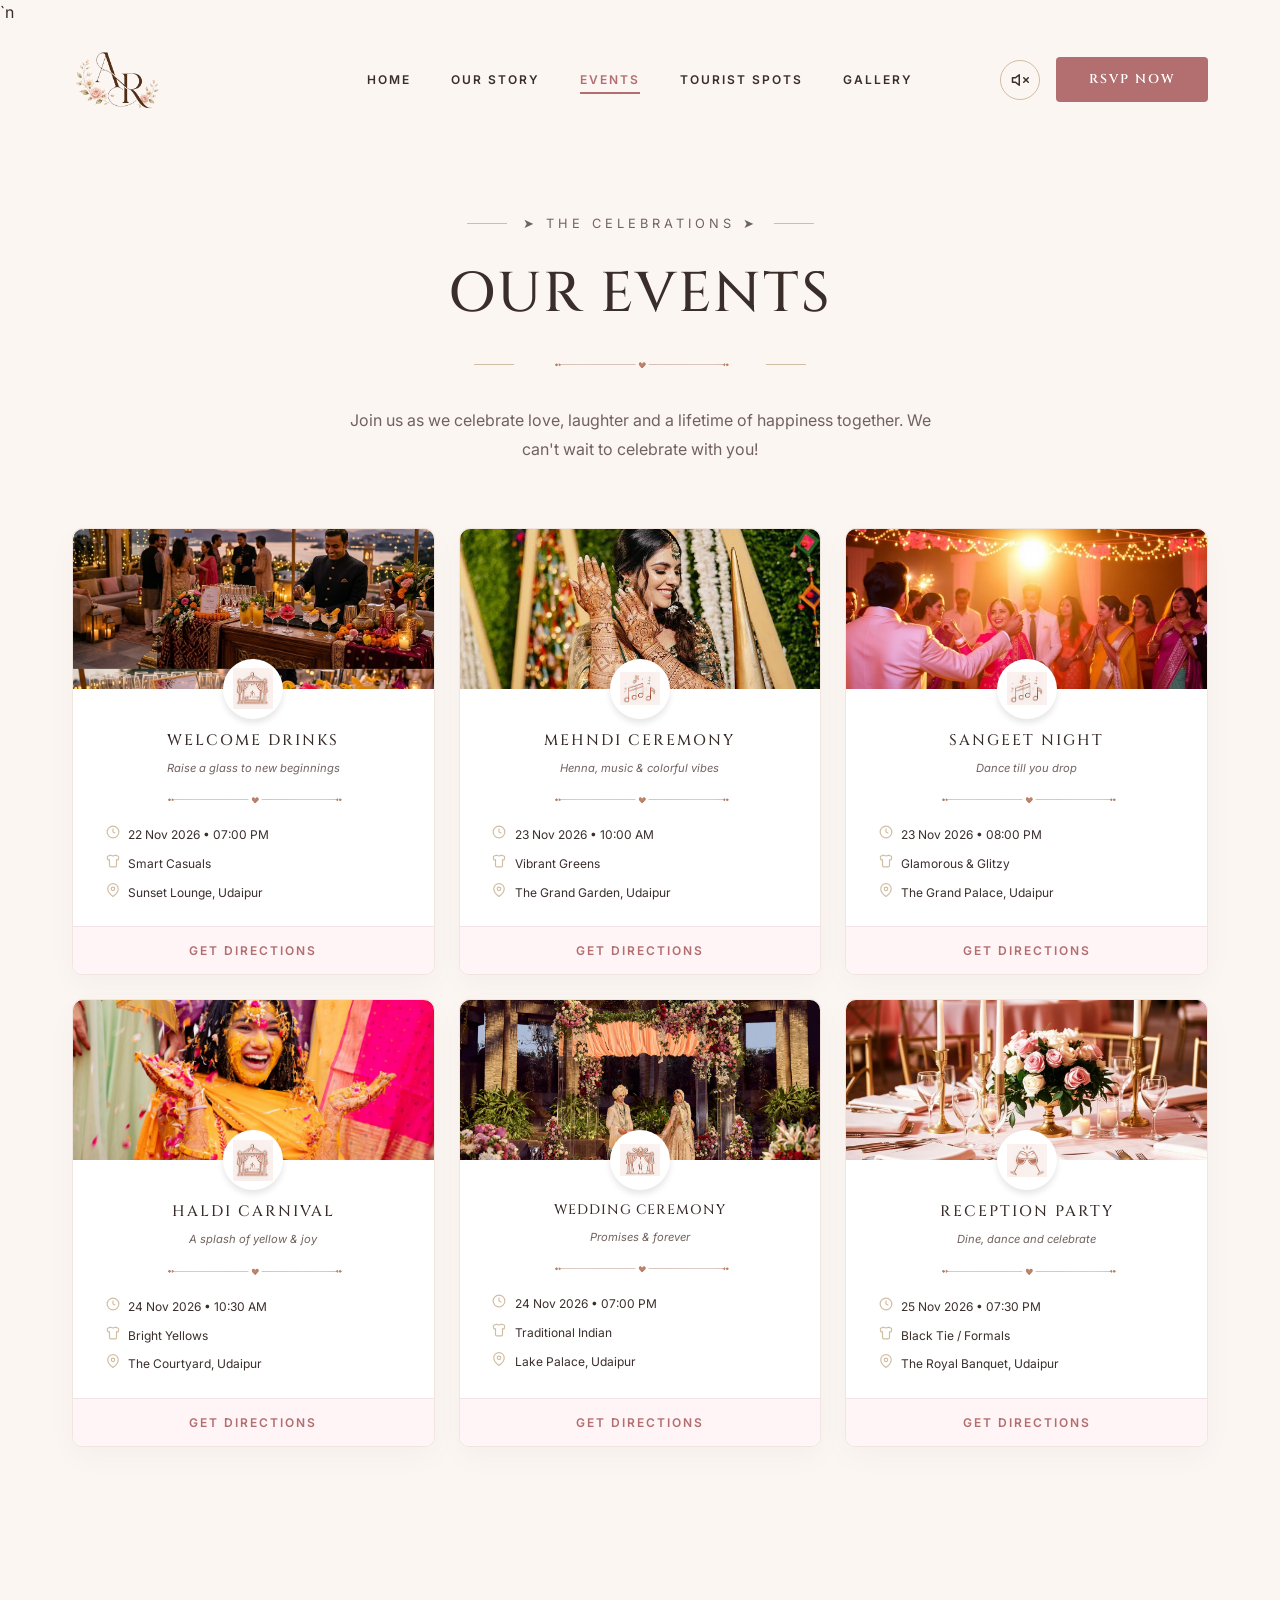
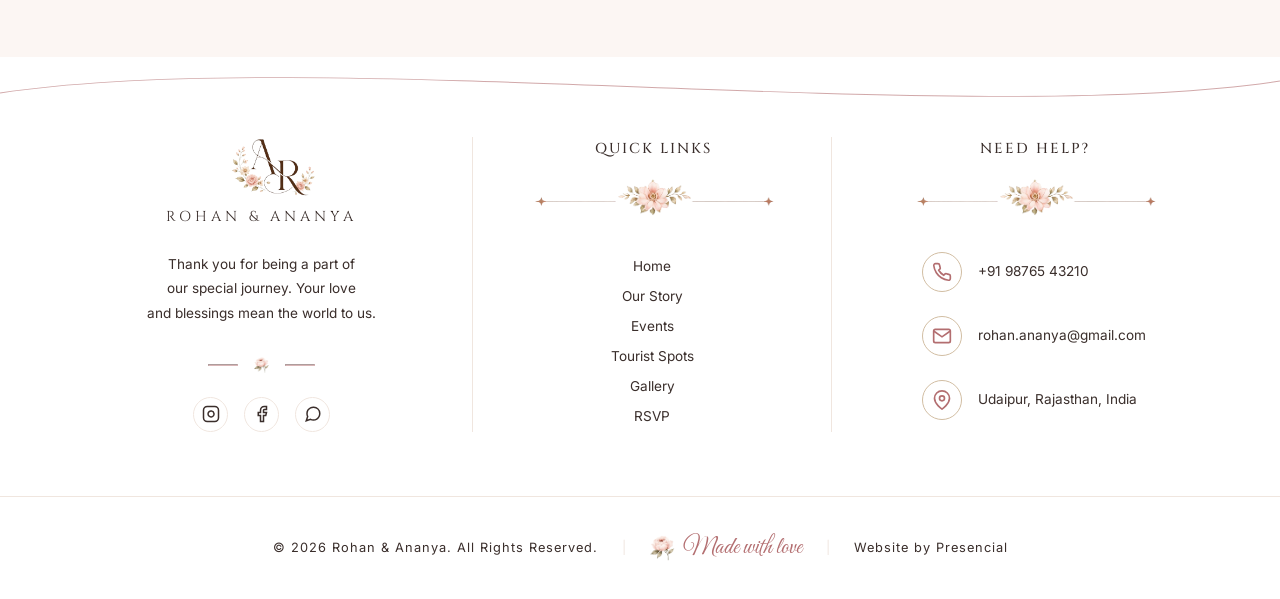
==== commit d4fdaca4: "Update events.html" ====
--- a/events.html
+++ b/events.html
@@ -319,11 +319,16 @@
             </div>
 
             <!-- Bottom Copyright -->
+                       <!-- Bottom Copyright -->
             <div style="border-top: 1px solid var(--border-light); padding-top: 2rem; display: flex; justify-content: center; align-items: center; gap: 1.5rem; font-size: 0.8rem; color: var(--text-dark); flex-wrap: wrap;">
                 <span style="letter-spacing: 1px;">&copy; 2026 Rohan & Ananya. All Rights Reserved.</span>
                 <span style="color: var(--border-light);">|</span>
-                <img src="src/assets/flower1.png" style="width: 25px;" alt="heart">
-                <span style="font-family: var(--font-script); font-size: 1.5rem; color: var(--accent-rose);">Made with love</span>
+                <div style="display: flex; align-items: center; gap: 0.5rem;">
+                    <img src="src/assets/flower1.png" style="width: 25px;" alt="heart">
+                    <span style="font-family: var(--font-script); font-size: 1.5rem; color: var(--accent-rose);">Made with love</span>
+                </div>
+                <span style="color: var(--border-light);">|</span>
+                <span style="letter-spacing: 1px;">Website by Presencial</span>
             </div>
         </div>
     </footer>
--- a/styles.css
+++ b/styles.css
@@ -458,7 +458,7 @@
     
     /* Hero adjustments */
     .hero-content { align-items: flex-start; text-align: center; }
-    .hero-text { position: absolute !important; left: 5%; top: 12vh; padding: 0; margin: 0; justify-content: flex-start; align-items: center; width: 70%; max-width: 280px; text-align: center; z-index: 10; }
+    .hero-text { position: absolute !important; left: 5%; top: 4vh; padding: 0; margin: 0; margin-bottom:3vh;justify-content: flex-start; align-items: center; width: 70%; max-width: 280px; text-align: center; z-index: 10; }
     .hero-text * { text-align: center !important; justify-content: center !important; margin-left: auto !important; margin-right: auto !important; }
     .hero-text img[alt="divider"] { margin: 10px auto !important; }
     .hero-image-wrapper { position: absolute !important; width: 75%; max-width: 250px; right: 0; bottom: 0; left: auto; transform: none; z-index: 5; }
